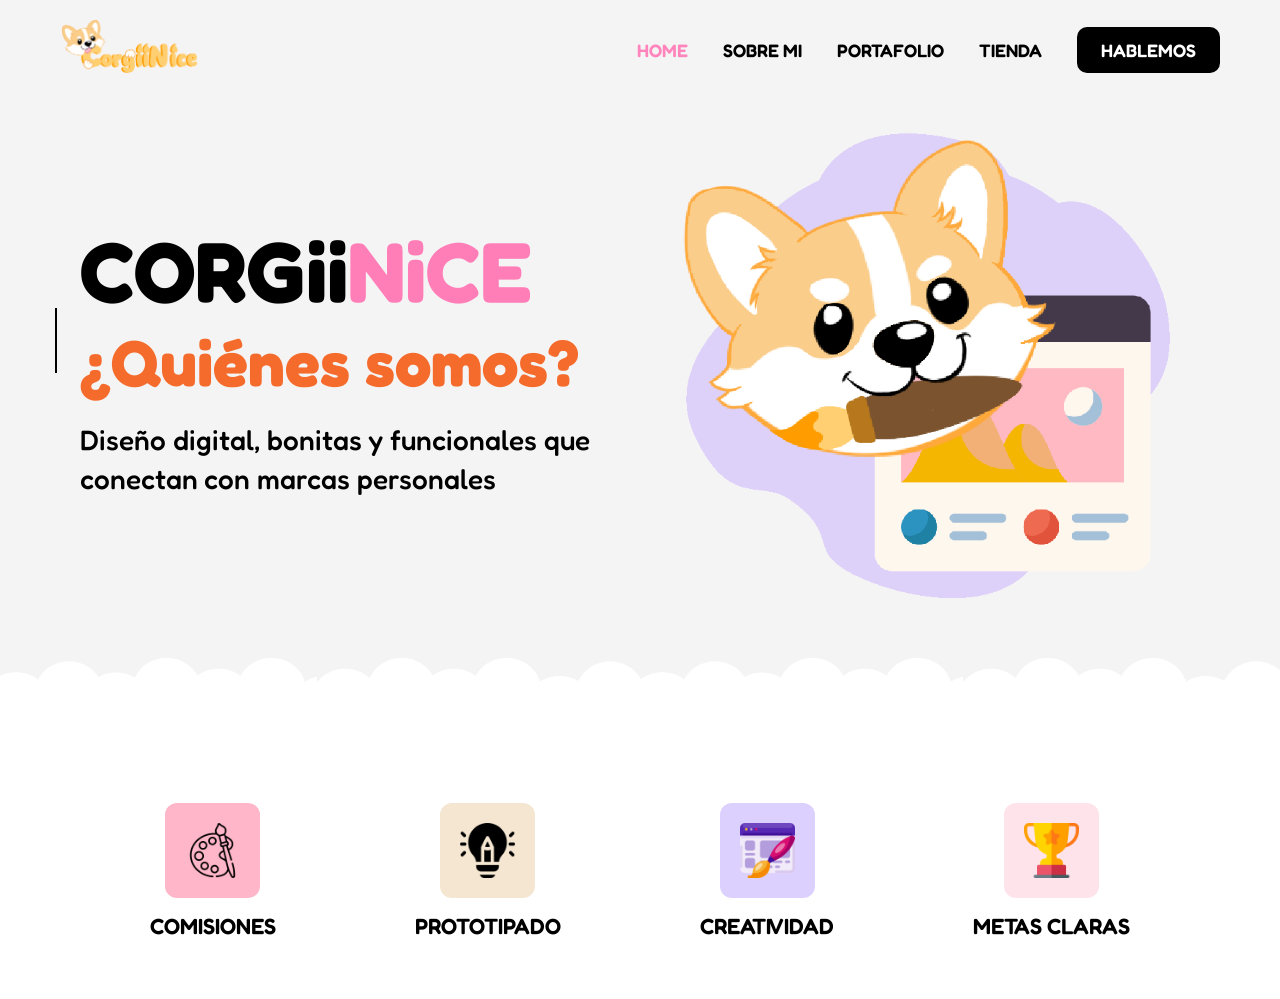
==== index.html @ 404809e5 "Pagina inicial" ====
<!DOCTYPE html>
<html lang="es">
<head>
    <meta charset="UTF-8">
    <meta name="viewport" content="width=device-width, initial-scale=1.0">
    <title>CorgiiNice</title>
    <link rel="stylesheet" href="style/estilo.css">
</head>
<body>

    <!-- NAVBAR -->
    <header>
        <div class="logo">
            <img src="img/logobien.png" alt="Logo">
        </div>

        <nav>
    <a href="#" class="nav-link active">HOME</a>
    <a href="sobremi.html" class="nav-link">SOBRE MI</a>
    <a href="portafolio.html" class="nav-link">PORTAFOLIO</a>
    <a href="tienda.html" class="nav-link">TIENDA</a>
    <button>HABLEMOS</button>
</nav>
</header>

    <!-- HERO -->
    <section class="hero">
        <div class="hero-text">

            <div class="linea"></div>

            <h1>
                <span class="negro">CORGii</span><span class="rosa">NiCE</span>
            </h1>

            <h2>¿Quiénes somos?</h2>

            <p>
                Diseño digital, bonitas y funcionales que<br>
                conectan con marcas personales
            </p>
        </div>

        <div class="hero-image">
            <div class="blob"></div>
            <img src="img/Asset 6.png" alt="Corgi">
        </div>
    </section>

    <!-- NUBES -->
    <div class="wave-divider"></div>
    <!-- CARDS -->
    <section class="features">

        <div class="feature">
            <div class="icon pink">
                <img src="img/color-palette.png" alt="">
            </div>
            <h3>COMISIONES</h3>
        </div>

        <div class="feature">
            <div class="icon beige">
                <img src="img/idea.png" alt="">
            </div>
            <h3>PROTOTIPADO</h3>
        </div>

        <div class="feature">
            <div class="icon lilac">
                <img src="img/web-design (1).png" alt="">
            </div>
            <h3>CREATIVIDAD</h3>
        </div>

        <div class="feature">
            <div class="icon softpink">
                <img src="img/award.png" alt="">
            </div>
            <h3>METAS CLARAS</h3>
        </div>

    </section>

    <script>
    const links = document.querySelectorAll('.nav-link');

    links.forEach(link => {
        link.addEventListener('click', function () {
            links.forEach(l => l.classList.remove('active'));
            this.classList.add('active');
        });
    });
</script>

</body>
</html>
---- style/estilo.css ----
@import url('https://fonts.googleapis.com/css2?family=Fredoka:wght@400;600;700&display=swap');

* {
    margin: 0;
    padding: 0;
    box-sizing: border-box;
    font-family: 'Fredoka', sans-serif;
}

body {
    background: #f5f4f4;
    overflow-x: hidden;
}

/* NAVBAR */

header {
    display: flex;
    justify-content: space-between;
    align-items: center;
    padding: 20px 60px;
}

.logo img {
    width: 140px;
}
nav {
    display: flex;
    align-items: center;
    gap: 35px;
}

nav a {
    text-decoration: none;
    color: black;
    font-weight: 600;
    font-size: 18px;
    transition: 0.3s;
}

nav a:hover {
    color: #ff85bc;
}

nav a.active {
    color: #ff85bc;
}

nav button {
    background: black;
    color: white;
    border: none;
    padding: 12px 24px;
    border-radius: 10px;
    font-size: 18px;
    cursor: pointer;
    font-weight: 600;
}

/* HERO */

.hero {
    display: flex;
    justify-content: center;
    align-items: center;
    padding: 30px 80px;
    position: relative;
}

.hero-text {
    width: 50%;
    position: relative;
}

.linea {
    position: absolute;
    left: -25px;
    top: 80px;
    width: 2px;
    height: 65px;
    background: black;
}

.hero-text h1 {
    font-size: 85px;
    line-height: 1;
}

.negro {
    color: black;
    font-weight: 700;
}

.rosa {
    color: #ff7eb8;
    font-weight: 700;
}

.hero-text h2 {
    color: #f56b2c;
    font-size: 65px;
    margin-top: 10px;
}

.hero-text p {
    margin-top: 20px;
    font-size: 28px;
    font-weight: 500;
    line-height: 1.4;
}

/* IMAGEN HERO */

.hero-image {
    width: 50%;
    position: relative;
    display: flex;
    justify-content: center;
}

.blob {
    position: absolute;
    width: 380px;
    height: 280px;
    background: #DED1F9;
    border-radius: 50%;
    top: 30px;
    z-index: 1;
}

.hero-image img {
    width: 500px;
    position: relative;
    z-index: 2;
}

/* WAVE */

.wave-divider {
    width: 100%;
    height: 120px;
    background-image: url('../img/Asset 7.png');
    background-repeat: repeat-x;
    background-size: contain;
    background-position: bottom;
    background-color: #f5f4f4;
    margin-top: 30px;
}
/* FEATURES */

.features {
    display: flex;
    justify-content: space-around;
    padding: 30px 80px 60px;
    text-align: center;
    background: white;
    margin-top: -5px;
    position: relative;
    z-index: 2;
}

.feature {
    display: flex;
    flex-direction: column;
    align-items: center;
}

.icon {
    width: 95px;
    height: 95px;
    border-radius: 12px;
    display: flex;
    justify-content: center;
    align-items: center;
}

.icon img {
    width: 55px;
}

.pink {
    background: #ffb6c9;
}

.beige {
    background: #f4e6d0;
}

.lilac {
    background: #dcd0ff;
}

.softpink {
    background: #ffe3ea;
}

.feature h3 {
    margin-top: 15px;
    font-size: 22px;
    font-weight: 600;
}
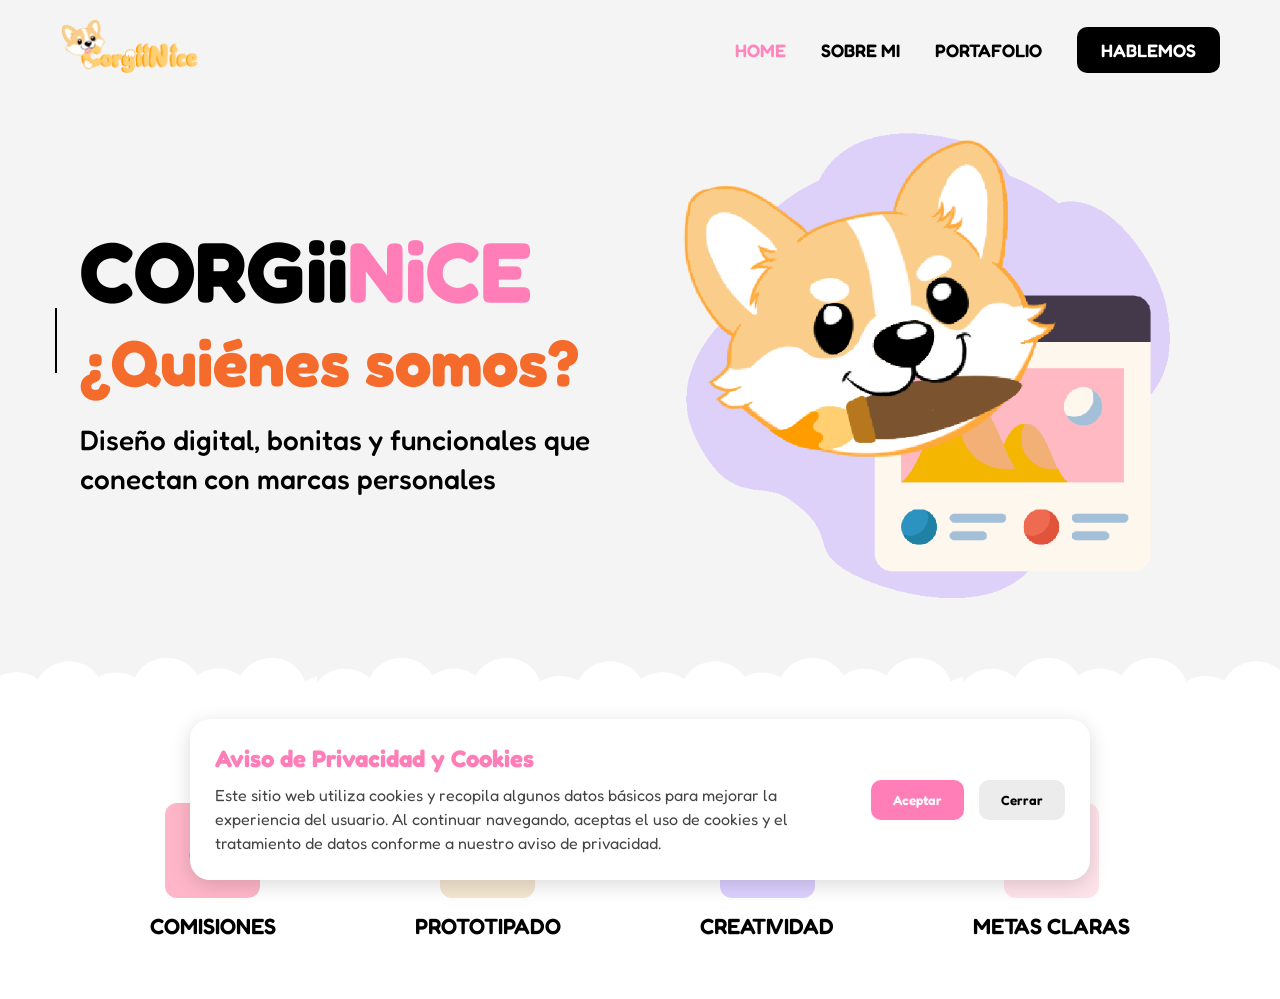
==== commit 95fa6566: "Actualizacion de CorgiiNice" ====
--- a/index.html
+++ b/index.html
@@ -18,9 +18,20 @@
     <a href="#" class="nav-link active">HOME</a>
     <a href="sobremi.html" class="nav-link">SOBRE MI</a>
     <a href="portafolio.html" class="nav-link">PORTAFOLIO</a>
-    <a href="tienda.html" class="nav-link">TIENDA</a>
-    <button>HABLEMOS</button>
+     <a href="hablemos.html" >
+            <button>HABLEMOS</button>
+            </a>
 </nav>
+
+<script async src="https://www.googletagmanager.com/gtag/js?id=G-WPTB94406M"></script>
+<script>
+  window.dataLayer = window.dataLayer || [];
+  function gtag(){dataLayer.push(arguments);}
+  gtag('js', new Date());
+
+  gtag('config', 'G-WPTB94406M');
+</script>
+
 </header>
 
     <!-- HERO -->
@@ -92,6 +103,48 @@
         });
     });
 </script>
+<!-- AVISO DE COOKIES -->
+<div class="cookie-banner" id="cookieBanner">
 
+    <div class="cookie-text">
+        <h3>Aviso de Privacidad y Cookies</h3>
+
+        <p>
+            Este sitio web utiliza cookies y recopila algunos datos básicos
+            para mejorar la experiencia del usuario. Al continuar navegando,
+            aceptas el uso de cookies y el tratamiento de datos conforme a
+            nuestro aviso de privacidad.
+        </p>
+    </div>
+
+    <div class="cookie-buttons">
+        <button class="btn-aceptar" onclick="aceptarCookies()">
+            Aceptar
+        </button>
+
+        <button class="btn-rechazar" onclick="cerrarCookies()">
+            Cerrar
+        </button>
+    </div>
+
+</div>
+
+
+<script>
+    function aceptarCookies() {
+        localStorage.setItem("cookiesAceptadas", "true");
+        document.getElementById("cookieBanner").style.display = "none";
+    }
+
+    function cerrarCookies() {
+        document.getElementById("cookieBanner").style.display = "none";
+    }
+
+    window.onload = function() {
+        if(localStorage.getItem("cookiesAceptadas") === "true") {
+            document.getElementById("cookieBanner").style.display = "none";
+        }
+    }
+</script>
 </body>
 </html>
--- a/style/estilo.css
+++ b/style/estilo.css
@@ -198,4 +198,629 @@
     margin-top: 15px;
     font-size: 22px;
     font-weight: 600;
+}
+
+/* COOKIES */
+
+.cookie-banner {
+    position: fixed;
+    bottom: 20px;
+    left: 50%;
+    transform: translateX(-50%);
+    width: 90%;
+    max-width: 900px;
+
+    background: white;
+    border-radius: 20px;
+
+    padding: 25px;
+
+    display: flex;
+    justify-content: space-between;
+    align-items: center;
+    gap: 20px;
+
+    box-shadow: 0px 5px 20px rgba(0,0,0,0.15);
+
+    z-index: 999;
+}
+
+.cookie-text h3 {
+    color: #ff7eb8;
+    margin-bottom: 10px;
+    font-size: 24px;
+}
+
+.cookie-text p {
+    font-size: 16px;
+    color: #444;
+    line-height: 1.5;
+}
+
+.cookie-buttons {
+    display: flex;
+    gap: 15px;
+}
+
+.btn-aceptar {
+    background: #ff7eb8;
+    color: white;
+    border: none;
+    padding: 12px 22px;
+    border-radius: 10px;
+    cursor: pointer;
+    font-weight: 600;
+}
+
+.btn-rechazar {
+    background: #ececec;
+    color: black;
+    border: none;
+    padding: 12px 22px;
+    border-radius: 10px;
+    cursor: pointer;
+    font-weight: 600;
+}
+
+/* PORTAFOLIO */
+
+.portafolio {
+    width: 100%;
+    padding: 60px 80px;
+
+    display: flex;
+    justify-content: center;
+    gap: 50px;
+    flex-wrap: wrap;
+}
+
+.card-portafolio {
+    width: 350px;
+}
+
+.card-portafolio img {
+    width: 100%;
+    height: 370px;
+    object-fit: cover;
+
+    transition: 0.3s;
+}
+
+.card-portafolio img:hover {
+    transform: scale(1.03);
+}
+
+.card-portafolio h2 {
+    margin-top: 20px;
+    font-size: 28px;
+    color: black;
+}
+
+.card-portafolio p {
+    margin-top: 15px;
+
+    font-size: 18px;
+    line-height: 1.6;
+
+    color: #222;
+}
+
+/* SOBRE MI */
+
+.sobre-mi {
+    width: 100%;
+    padding: 40px 70px;
+
+    display: flex;
+    justify-content: space-between;
+    align-items: center;
+    gap: 40px;
+}
+
+.sobre-texto {
+    width: 55%;
+}
+
+.sobre-texto h1 {
+    font-size: 95px;
+    line-height: 1;
+    margin-bottom: 30px;
+}
+
+.sobre-texto p {
+    font-size: 22px;
+    line-height: 1.6;
+    color: #3a1d12;
+
+    margin-bottom: 28px;
+
+    font-weight: 600;
+}
+
+.sobre-imagen {
+    width: 45%;
+
+    position: relative;
+
+    display: flex;
+    justify-content: center;
+    align-items: center;
+}
+
+.blob-sobre {
+    position: absolute;
+
+    width: 450px;
+    height: 450px;
+
+    background: #d8c7ff;
+
+    border-radius: 48% 52% 59% 41% / 42% 38% 62% 58%;
+
+    z-index: 1;
+}
+
+.sobre-imagen img {
+    width: 480px;
+
+    position: relative;
+
+    z-index: 2;
+}
+
+/* BOTONES */
+
+.botones-sobre {
+    margin-top: 50px;
+
+    display: flex;
+    gap: 40px;
+}
+
+.btn-lila,
+.btn-rosa {
+    text-decoration: none;
+
+    padding: 18px 45px;
+
+    border-radius: 15px;
+
+    font-size: 38px;
+    font-weight: 600;
+
+    transition: 0.3s;
+}
+
+.btn-lila {
+    background: #d8c7ff;
+    color: white;
+}
+
+.btn-rosa {
+    background: #ff7eb8;
+    color: white;
+}
+
+.btn-lila:hover,
+.btn-rosa:hover {
+    transform: scale(1.05);
+}
+.card-portafolio video{
+    width: 100%;
+    border-radius: 20px;
+}
+/* HABLEMOS */
+
+.hablemos {
+    width: 100%;
+    padding: 60px 80px;
+
+    display: flex;
+    flex-direction: column;
+    align-items: center;
+    text-align: center;
+}
+
+.hablemos h1 {
+    font-size: 85px;
+    color: black;
+}
+
+.texto-hablemos {
+    margin-top: 20px;
+
+    font-size: 26px;
+    color: #42210B;
+
+    font-weight: 500;
+
+    max-width: 700px;
+
+    line-height: 1.5;
+}
+
+/* REDES */
+
+.redes-sociales {
+    margin-top: 40px;
+
+    display: flex;
+    gap: 25px;
+    flex-wrap: wrap;
+    justify-content: center;
+}
+
+.redes-sociales a {
+    text-decoration: none;
+
+    background: #ffb6c9;
+    color: black;
+
+    padding: 14px 28px;
+
+    border-radius: 14px;
+
+    font-size: 20px;
+    font-weight: 600;
+
+    transition: 0.3s;
+}
+
+.redes-sociales a:hover {
+    background: #ff7eb8;
+    color: white;
+
+    transform: scale(1.05);
+}
+
+/* ESTADO */
+
+.estado-comisiones {
+    margin-top: 40px;
+
+    background: white;
+
+    padding: 20px 35px;
+
+    border-radius: 18px;
+
+    box-shadow: 0px 5px 15px rgba(0,0,0,0.08);
+}
+
+.estado-comisiones h3 {
+    font-size: 28px;
+    margin-bottom: 10px;
+}
+
+.abiertas {
+    font-size: 22px;
+    font-weight: 600;
+
+    color: #2f9b52;
+}
+
+/* FORMULARIO */
+
+.formulario-contacto {
+    margin-top: 50px;
+
+    width: 100%;
+    max-width: 700px;
+
+    display: flex;
+    flex-direction: column;
+    gap: 20px;
+}
+
+.formulario-contacto input,
+.formulario-contacto textarea {
+
+    width: 100%;
+
+    padding: 18px;
+
+    border: none;
+
+    border-radius: 18px;
+
+    background: white;
+
+    font-size: 18px;
+
+    box-shadow: 0px 5px 15px rgba(0,0,0,0.08);
+
+    outline: none;
+}
+
+.formulario-contacto textarea {
+    height: 180px;
+
+    resize: none;
+}
+
+.formulario-contacto button {
+
+    background: #ff7eb8;
+
+    color: white;
+
+    border: none;
+
+    padding: 18px;
+
+    border-radius: 18px;
+
+    font-size: 22px;
+    font-weight: 600;
+
+    cursor: pointer;
+
+    transition: 0.3s;
+}
+
+.formulario-contacto button:hover {
+
+    background: #f56b2c;
+
+    transform: scale(1.03);
+}
+/* ========================= */
+/* RESPONSIVE */
+/* ========================= */
+
+@media (max-width: 1024px){
+
+    /* HERO */
+
+    .hero{
+        flex-direction: column;
+        text-align: center;
+
+        padding: 40px;
+    }
+
+    .hero-text,
+    .hero-image{
+        width: 100%;
+    }
+
+    .hero-text h1{
+        font-size: 65px;
+    }
+
+    .hero-text h2{
+        font-size: 50px;
+    }
+
+    .hero-text p{
+        font-size: 24px;
+    }
+
+    .linea{
+        display: none;
+    }
+
+    .hero-image img{
+        width: 380px;
+        margin-top: 40px;
+    }
+
+    .blob{
+        width: 300px;
+        height: 220px;
+    }
+
+    /* FEATURES */
+
+    .features{
+        flex-wrap: wrap;
+        gap: 40px;
+    }
+
+    /* SOBRE MI */
+
+    .sobre-mi{
+        flex-direction: column;
+        text-align: center;
+    }
+
+    .sobre-texto,
+    .sobre-imagen{
+        width: 100%;
+    }
+
+    .sobre-texto h1{
+        font-size: 70px;
+    }
+
+    .sobre-texto p{
+        font-size: 20px;
+    }
+
+    .sobre-imagen img{
+        width: 350px;
+    }
+
+    .blob-sobre{
+        width: 320px;
+        height: 320px;
+    }
+
+    .botones-sobre{
+        justify-content: center;
+        flex-wrap: wrap;
+    }
+
+    /* PORTAFOLIO */
+
+    .portafolio{
+        padding: 40px;
+    }
+
+    .card-portafolio{
+        width: 100%;
+        max-width: 400px;
+    }
+
+}
+
+/* ========================= */
+/* CELULARES */
+/* ========================= */
+
+@media (max-width: 768px){
+
+    /* NAVBAR */
+
+    header{
+        flex-direction: column;
+        gap: 20px;
+
+        padding: 25px;
+    }
+
+    nav{
+        flex-wrap: wrap;
+        justify-content: center;
+        gap: 18px;
+    }
+
+    nav a{
+        font-size: 16px;
+    }
+
+    /* HERO */
+
+    .hero{
+        padding: 20px;
+    }
+
+    .hero-text h1{
+        font-size: 48px;
+    }
+
+    .hero-text h2{
+        font-size: 38px;
+    }
+
+    .hero-text p{
+        font-size: 20px;
+    }
+
+    .hero-image img{
+        width: 280px;
+    }
+
+    .blob{
+        width: 230px;
+        height: 180px;
+    }
+
+    /* FEATURES */
+
+    .features{
+        padding: 40px 20px;
+    }
+
+    .feature h3{
+        font-size: 18px;
+    }
+
+    /* SOBRE MI */
+
+    .sobre-mi{
+        padding: 30px 25px;
+    }
+
+    .sobre-texto h1{
+        font-size: 52px;
+    }
+
+    .sobre-texto p{
+        font-size: 18px;
+    }
+
+    .sobre-imagen img{
+        width: 260px;
+    }
+
+    .blob-sobre{
+        width: 240px;
+        height: 240px;
+    }
+
+    .btn-lila,
+    .btn-rosa{
+        font-size: 24px;
+
+        padding: 14px 30px;
+    }
+
+    /* PORTAFOLIO */
+
+    .portafolio{
+        padding: 30px 20px;
+        gap: 40px;
+    }
+
+    .card-portafolio h2{
+        font-size: 24px;
+    }
+
+    .card-portafolio p{
+        font-size: 17px;
+    }
+
+    /* HABLEMOS */
+
+    .hablemos{
+        padding: 40px 20px;
+    }
+
+    .hablemos h1{
+        font-size: 55px;
+    }
+
+    .texto-hablemos{
+        font-size: 20px;
+    }
+
+    .redes-sociales{
+        gap: 15px;
+    }
+
+    .redes-sociales a{
+        font-size: 18px;
+        padding: 12px 22px;
+    }
+
+    .estado-comisiones{
+        width: 100%;
+    }
+
+    .formulario-contacto input,
+    .formulario-contacto textarea{
+        font-size: 16px;
+    }
+
+    .formulario-contacto button{
+        font-size: 18px;
+    }
+
+    /* COOKIES */
+
+    .cookie-banner{
+        flex-direction: column;
+        text-align: center;
+
+        padding: 20px;
+    }
+
+    .cookie-buttons{
+        width: 100%;
+
+        justify-content: center;
+        flex-wrap: wrap;
+    }
+
 }
